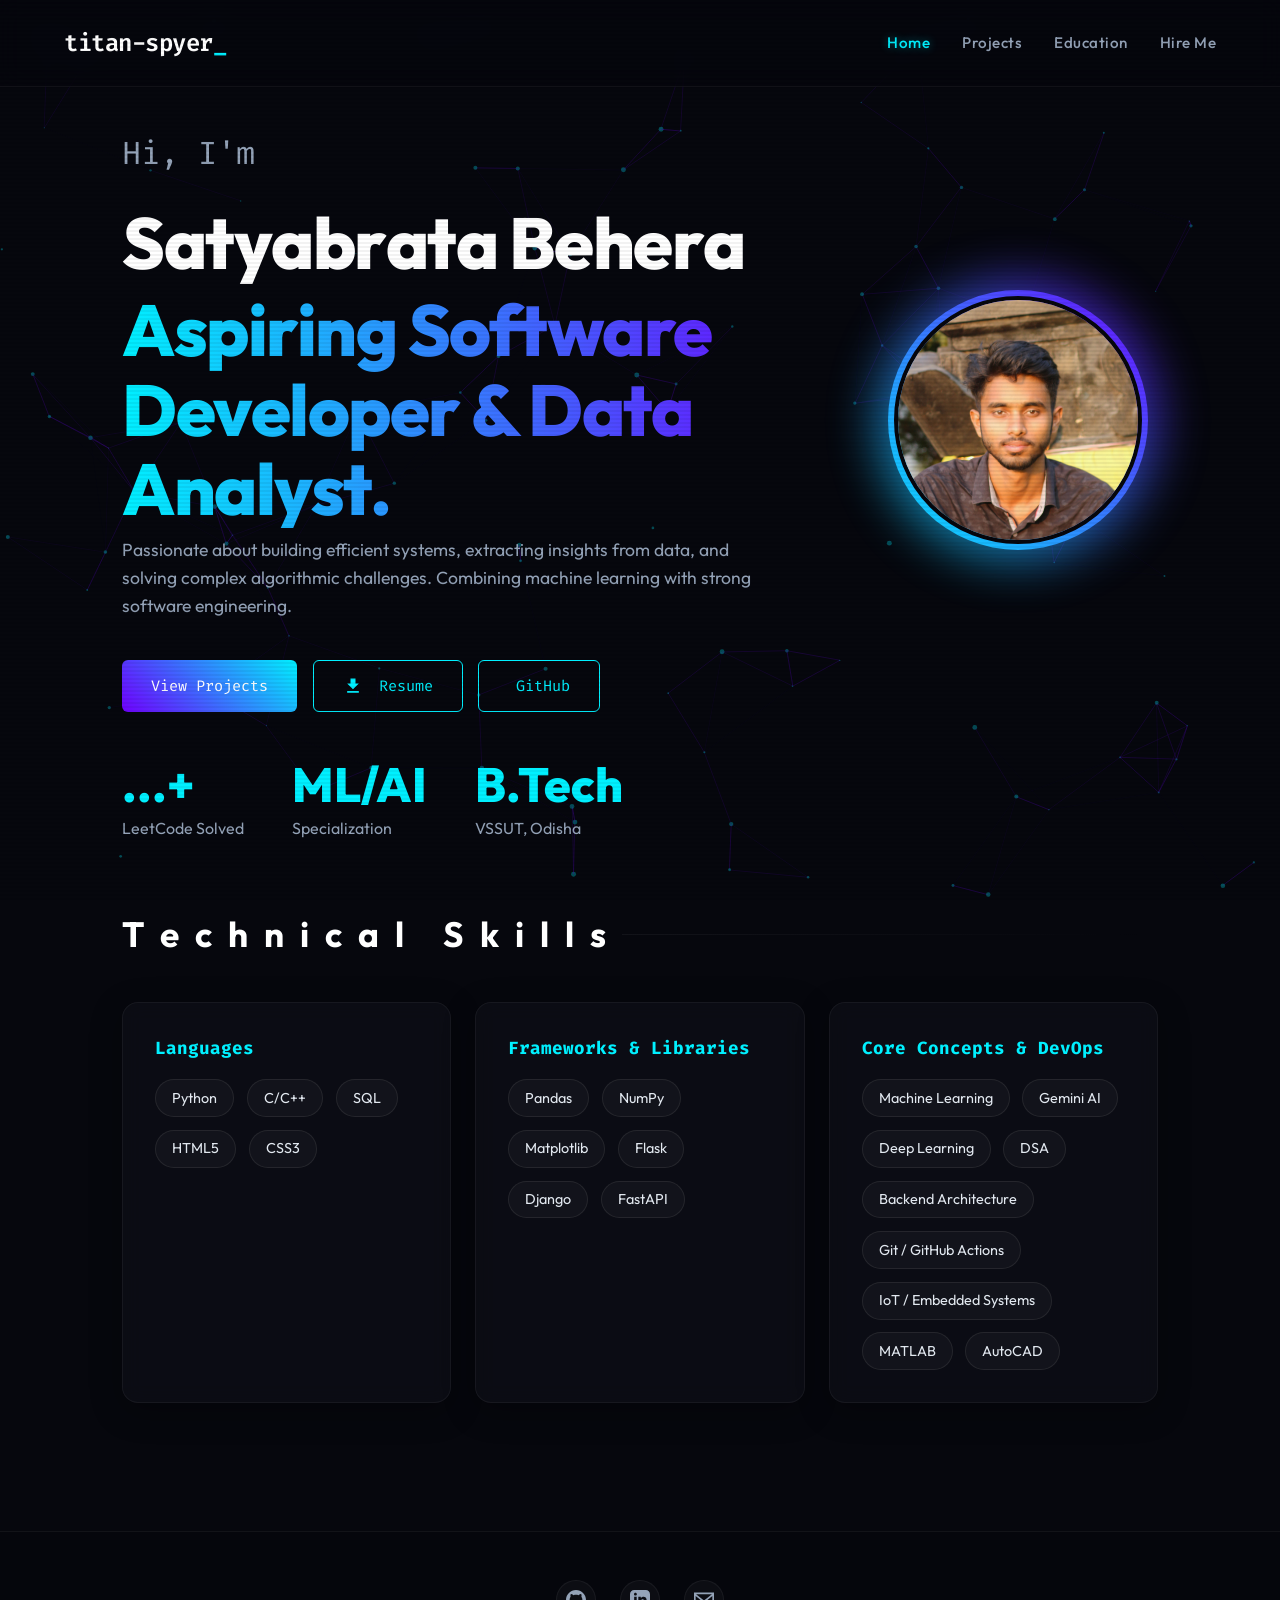
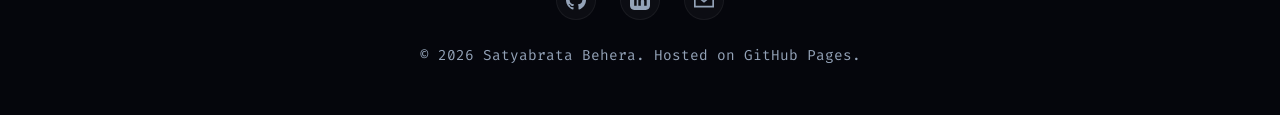
==== index.html @ 62eeab36 "Fix: responsive for mobile and tab devices" ====
<!DOCTYPE html>
<html lang="en">

<head>
    <meta charset="UTF-8">
    <meta name="viewport" content="width=device-width, initial-scale=1.0">
    <title>Satyabrata Behera - Portfolio</title>
    <meta name="description"
        content="Portfolio of Satyabrata Behera: Aspiring Software Developer, ML Enthusiast, and Competitive Programmer.">
    <link rel="stylesheet" href="assets/css/style.css">
</head>

<body>
    <div id="loader"><div class="spinner"></div></div>
    <div id="cursor-glow"></div>
    <div id="scroll-progress"></div>
    <div class="crt-scanlines"></div>
    <canvas id="bg-canvas"></canvas>

    <nav>
        <a href="index.html" class="nav-logo">titan-spyer</a>
        <div class="nav-toggle" id="nav-toggle">
            <span></span>
            <span></span>
            <span></span>
        </div>
        <ul class="nav-links" id="nav-links">
            <li><a href="index.html">Home</a></li>
            <li><a href="projects.html">Projects</a></li>
            <li><a href="education.html">Education</a></li>
            <li><a href="hire_me.html" class="nav-hire-me">Hire Me</a></li>
        </ul>
    </nav>

    <main class="container">
        <section class="hero">
            <div class="hero-layout">
                <div class="hero-text">
                    <h2>Hi, I'm</h2>
                    <h1>Satyabrata Behera</h1>
                    <h1 class="gradient-text">Aspiring Software Developer & Data Analyst.</h1>
                    <p>Passionate about building efficient systems, extracting insights from data, and solving complex
                        algorithmic challenges. Combining machine learning with strong software engineering.</p>

                    <div class="hero-buttons">
                        <a href="projects.html" class="btn btn-primary">View Projects</a>
                        <a href="assets/resume.pdf" download class="btn">
                            <svg viewBox="0 0 24 24" width="20" height="20" fill="currentColor"
                                style="margin-right: 8px;">
                                <path d="M19 9h-4V3H9v6H5l7 7 7-7zM5 18v2h14v-2H5z" />
                            </svg>
                            Resume
                        </a>
                        <a href="https://github.com/titan-spyer/" target="_blank" class="btn">
                            <svg viewBox="0 0 24 24">
                                <path
                                    d="M12 0c-6.626 0-12 5.373-12 12 0 5.302 3.438 9.8 8.207 11.387.599.111.793-.261.793-.577v-2.234c-3.338.726-4.033-1.416-4.033-1.416-.546-1.387-1.333-1.756-1.333-1.756-1.089-.745.083-.729.083-.729 1.205.084 1.839 1.237 1.839 1.237 1.07 1.834 2.807 1.304 3.492.997.107-.775.418-1.305.762-1.604-2.665-.305-5.467-1.334-5.467-5.931 0-1.311.469-2.381 1.236-3.221-.124-.303-.535-1.524.117-3.176 0 0 1.008-.322 3.301 1.23.957-.266 1.983-.399 3.003-.404 1.02.005 2.047.138 3.006.404 2.291-1.552 3.297-1.23 3.297-1.23.653 1.653.242 2.874.118 3.176.77.84 1.235 1.911 1.235 3.221 0 4.609-2.807 5.624-5.479 5.921.43.372.823 1.102.823 2.222v3.293c0 .319.192.694.801.576 4.765-1.589 8.199-6.086 8.199-11.386 0-6.627-5.373-12-12-12z" />
                            </svg>
                            GitHub
                        </a>
                    </div>
                </div>

                <div class="hero-image-container">
                    <div class="glow-wrap">
                        <img src="assets/images/profile.JPG" alt="Satyabrata Behera" class="profile-img">
                    </div>
                </div>
            </div>

            <div class="stats">
                <a href="https://leetcode.com/mr-satya02/" target="_blank" class="stat-item">
                    <span id="leetcode-count">...+</span>
                    <p>LeetCode Solved</p>
                </a>
                <div class="stat-item">
                    <span>ML/AI</span>
                    <p>Specialization</p>
                </div>
                <div class="stat-item">
                    <span>B.Tech</span>
                    <p>VSSUT, Odisha</p>
                </div>
            </div>
        </section>

        <section class="skills-section">
            <h2 class="section-title">Technical Skills</h2>
            <div class="skills-grid">
                <div class="glass-card">
                    <div class="skill-category">
                        <h3>Languages</h3>
                        <div class="skill-tags">
                            <a href="https://github.com/titan-spyer/python-engineering-lab" class="skill-tag"
                                title="https://github.com/titan-spyer/python-engineering-lab">Python</a>
                            <a href="https://github.com/titan-spyer/c-codespace-" class="skill-tag"
                                title="https://github.com/titan-spyer/c-codespace-">C/C++</a>
                            <a href="https://github.com/titan-spyer/SQL" class="skill-tag"
                                title="https://github.com/titan-spyer/SQL">SQL</a>
                            <a href="https://github.com/titan-spyer/Food-website" class="skill-tag"
                                title="https://github.com/titan-spyer/Food-website">HTML5</a>
                            <a href="https://github.com/titan-spyer/Food-website" class="skill-tag"
                                title="https://github.com/titan-spyer/Food-website">CSS3</a>
                        </div>
                    </div>
                </div>
                <div class="glass-card">
                    <div class="skill-category">
                        <h3>Frameworks & Libraries</h3>
                        <div class="skill-tags">
                            <a href="https://github.com/titan-spyer/Credit_score" class="skill-tag"
                                title="https://github.com/titan-spyer/Credit_score">Pandas</a>
                            <a href="https://github.com/titan-spyer/Emotion_Recognition" class="skill-tag"
                                title="https://github.com/titan-spyer/Emotion_Recognition">NumPy</a>
                            <a href="#" class="skill-tag" title="Add Repo URL Here">Matplotlib</a>
                            <a href="https://github.com/titan-spyer/Bold-fitness" class="skill-tag"
                                title="https://github.com/titan-spyer/Bold-fitness">Flask</a>
                            <a href="https://github.com/titan-spyer/election-buddy" class="skill-tag"
                                title="https://github.com/titan-spyer/election-buddy">Django</a>
                            <a href="https://github.com/titan-spyer/smartclass_scheduling" class="skill-tag"
                                title="https://github.com/titan-spyer/smartclass_scheduling">FastAPI</a>
                        </div>
                    </div>
                </div>
                <div class="glass-card">
                    <div class="skill-category">
                        <h3>Core Concepts & DevOps</h3>
                        <div class="skill-tags">
                            <a href="https://github.com/titan-spyer/ML_Price_Prediction" class="skill-tag"
                                title="https://github.com/titan-spyer/ML_Price_Prediction">Machine Learning</a>
                            <a href="https://github.com/titan-spyer/election-buddy" class="skill-tag"
                                title="https://github.com/titan-spyer/election-buddy">Gemini AI</a>
                            <a href="https://github.com/titan-spyer/ipl_prediction" class="skill-tag"
                                title="https://github.com/titan-spyer/ipl_prediction">Deep Learning</a>
                            <a href="https://github.com/titan-spyer/leetcode-solutions" class="skill-tag"
                                title="https://github.com/titan-spyer/leetcode-solutions">DSA</a>
                            <a href="https://github.com/titan-spyer/library_management" class="skill-tag"
                                title="https://github.com/titan-spyer/library_management">Backend Architecture</a>
                            <a href="#" class="skill-tag" title="Add Repo URL Here">Git / GitHub Actions</a>
                            <a href="https://github.com/titan-spyer/Streamranger" class="skill-tag"
                                title="https://github.com/titan-spyer/Streamranger">IoT / Embedded Systems</a>
                            <a href="#" class="skill-tag" title="MATLAB">MATLAB</a>
                            <a href="#" class="skill-tag" title="AutoCAD">AutoCAD</a>
                        </div>
                    </div>
                </div>
            </div>
        </section>
    </main>

    <footer>
        <div class="social-links">
            <a href="https://github.com/titan-spyer" target="_blank" title="GitHub">
                <svg viewBox="0 0 24 24">
                    <path
                        d="M12 0c-6.626 0-12 5.373-12 12 0 5.302 3.438 9.8 8.207 11.387.599.111.793-.261.793-.577v-2.234c-3.338.726-4.033-1.416-4.033-1.416-.546-1.387-1.333-1.756-1.333-1.756-1.089-.745.083-.729.083-.729 1.205.084 1.839 1.237 1.839 1.237 1.07 1.834 2.807 1.304 3.492.997.107-.775.418-1.305.762-1.604-2.665-.305-5.467-1.334-5.467-5.931 0-1.311.469-2.381 1.236-3.221-.124-.303-.535-1.524.117-3.176 0 0 1.008-.322 3.301 1.23.957-.266 1.983-.399 3.003-.404 1.02.005 2.047.138 3.006.404 2.291-1.552 3.297-1.23 3.297-1.23.653 1.653.242 2.874.118 3.176.77.84 1.235 1.911 1.235 3.221 0 4.609-2.807 5.624-5.479 5.921.43.372.823 1.102.823 2.222v3.293c0 .319.192.694.801.576 4.765-1.589 8.199-6.086 8.199-11.386 0-6.627-5.373-12-12-12z" />
                </svg>
            </a>
            <a href="https://linkedin.com/in/satya-brata-behera" target="_blank" title="LinkedIn">
                <svg viewBox="0 0 24 24">
                    <path
                        d="M19 0h-14c-2.761 0-5 2.239-5 5v14c0 2.761 2.239 5 5 5h14c2.762 0 5-2.239 5-5v-14c0-2.761-2.238-5-5-5zm-11 19h-3v-11h3v11zm-1.5-12.268c-.966 0-1.75-.79-1.75-1.764s.784-1.764 1.75-1.764 1.75.79 1.75 1.764-.783 1.764-1.75 1.764zm13.5 12.268h-3v-5.604c0-3.368-4-3.113-4 0v5.604h-3v-11h3v1.765c1.396-2.586 7-2.777 7 2.476v6.759z" />
                </svg>
            </a>
            <a href="mailto:mr.satya02@gmail.com" title="Email">
                <svg viewBox="0 0 24 24">
                    <path
                        d="M0 3v18h24v-18h-24zm21.518 2l-9.518 7.713-9.518-7.713h19.036zm-19.518 14v-11.817l10 8.104 10-8.104v11.817h-20z" />
                </svg>
            </a>
        </div>
        <p>&copy; 2026 Satyabrata Behera. Hosted on GitHub Pages.</p>
    </footer>

    <script src="assets/js/script.js"></script>
</body>

</html>
---- assets/css/style.css ----
@import url('https://fonts.googleapis.com/css2?family=Fira+Code:wght@400;500&family=Outfit:wght@300;400;600;800&display=swap');

:root {
    --bg-main: #06070d;
    --bg-panel: rgba(15, 17, 26, 0.6);
    --text-main: #e2e8f0;
    --text-muted: #94a3b8;
    --accent-1: #00f0ff;
    --accent-2: #7000ff;
    --glass-border: rgba(255, 255, 255, 0.05);
    --glass-shadow: 0 8px 32px 0 rgba(0, 0, 0, 0.3);
}

html, body {
    margin: 0;
    padding: 0;
    width: 100%;
    overflow-x: hidden;
    position: relative;
}

body {
    font-family: 'Outfit', sans-serif;
    background-color: var(--bg-main);
    color: var(--text-main);
    line-height: 1.6;
}

* {
    margin: 0;
    padding: 0;
    box-sizing: border-box;
    max-width: 100%;
}

/* Background Canvas */
#bg-canvas {
    position: fixed;
    top: 0;
    left: 0;
    width: 100vw;
    height: 100vh;
    z-index: -1;
    pointer-events: none;
    opacity: 0.6;
}

/* Navigation */
nav {
    position: fixed;
    top: 0;
    width: 100%;
    padding: 1.5rem 5%;
    display: flex;
    justify-content: space-between;
    align-items: center;
    background: rgba(6, 7, 13, 0.7);
    backdrop-filter: blur(12px);
    border-bottom: 1px solid var(--glass-border);
    z-index: 100;
}

.nav-logo {
    font-family: 'Fira Code', monospace;
    font-size: 1.5rem;
    font-weight: 600;
    color: #fff;
    text-decoration: none;
    position: relative;
    letter-spacing: -0.5px;
}

.nav-logo::after {
    content: '_';
    animation: blink 1s step-end infinite;
    color: var(--accent-1);
}

@keyframes blink {
    50% { opacity: 0; }
}

.nav-links {
    list-style: none;
    display: flex;
    gap: 2rem;
}

.nav-links a {
    color: var(--text-muted);
    text-decoration: none;
    font-weight: 500;
    transition: color 0.3s ease;
    letter-spacing: 0.5px;
    font-size: 0.95rem;
}

.nav-links a:hover,
.nav-links a.active {
    color: var(--accent-1);
    text-shadow: 0 0 8px rgba(0, 240, 255, 0.4);
}

/* Nav Toggle (Hamburger) */
.nav-toggle {
    display: none;
    flex-direction: column;
    gap: 6px;
    cursor: pointer;
    z-index: 101;
    padding: 0.5rem;
}

.nav-toggle span {
    width: 25px;
    height: 2px;
    background: var(--text-main);
    transition: all 0.3s ease;
}

.nav-toggle.active span:nth-child(1) {
    transform: translateY(8px) rotate(45deg);
}

.nav-toggle.active span:nth-child(2) {
    opacity: 0;
}

.nav-toggle.active span:nth-child(3) {
    transform: translateY(-8px) rotate(-45deg);
}

/* Main Container */
.container {
    max-width: 1100px;
    margin: 0 auto;
    padding: 8rem 2rem 4rem;
}

/* Header/Hero Section */
.hero {
    min-height: 70vh;
    display: flex;
    flex-direction: column;
    justify-content: center;
    align-items: flex-start;
}

h1, h2 {
    overflow-wrap: break-word;
    word-wrap: break-word;
    word-break: break-word;
}

.hero h1 {
    font-size: clamp(2.5rem, 8vw, 4.5rem);
    font-weight: 800;
    line-height: 1.1;
    margin-bottom: 0.5rem;
    color: #fff;
    letter-spacing: -1.5px;
}

.hero .gradient-text {
    background: linear-gradient(90deg, var(--accent-1), var(--accent-2), var(--accent-1));
    background-size: 200% auto;
    -webkit-background-clip: text;
    background-clip: text;
    -webkit-text-fill-color: transparent;
    animation: shimmer 3s linear infinite;
}

@keyframes shimmer {
    to { background-position: 200% center; }
}

.hero h2 {
    font-size: clamp(1.2rem, 4vw, 2rem);
    color: var(--text-muted);
    margin-bottom: 1.5rem;
    font-weight: 400;
    font-family: 'Fira Code', monospace;
}

.hero p {
    font-size: 1.1rem;
    max-width: 650px;
    color: var(--text-muted);
    margin-bottom: 2.5rem;
}

.btn {
    display: inline-flex;
    align-items: center;
    gap: 0.5rem;
    padding: 0.8rem 1.8rem;
    background: transparent;
    color: var(--accent-1);
    border: 1px solid var(--accent-1);
    border-radius: 6px;
    font-family: 'Fira Code', monospace;
    text-decoration: none;
    transition: all 0.3s cubic-bezier(0.4, 0, 0.2, 1);
    position: relative;
    overflow: hidden;
    font-size: 0.95rem;
    will-change: transform;
}

.btn .ripple {
    position: absolute;
    background: rgba(255, 255, 255, 0.4);
    transform: translate(-50%, -50%);
    pointer-events: none;
    border-radius: 50%;
    animation: ripple_effect 0.8s linear;
}

@keyframes ripple_effect {
    0% { width: 0; height: 0; opacity: 0.5; }
    100% { width: 400px; height: 400px; opacity: 0; }
}

.btn:hover {
    background: rgba(0, 240, 255, 0.1);
    box-shadow: 0 0 15px rgba(0, 240, 255, 0.3);
    transform: scale(1.05);
}

.btn-primary {
    background: linear-gradient(45deg, var(--accent-2), var(--accent-1));
    color: #fff;
    border: none;
}

.btn-primary:hover {
    background: linear-gradient(45deg, var(--accent-1), var(--accent-2));
    box-shadow: 0 0 20px rgba(112, 0, 255, 0.5);
    transform: scale(1.05);
}

.hero-buttons {
    display: flex;
    gap: 1rem;
    flex-wrap: wrap;
}

/* Glassmorphism Cards */
.glass-card {
    background: var(--bg-panel);
    border: 1px solid var(--glass-border);
    border-radius: 16px;
    padding: 2rem;
    backdrop-filter: blur(10px);
    box-shadow: var(--glass-shadow);
    transition: transform 0.3s ease, box-shadow 0.3s ease, border-color 0.3s ease;
    display: flex;
    flex-direction: column;
}

.glass-card:hover {
    transform: translateY(-5px);
    box-shadow: 0 12px 40px 0 rgba(0, 0, 0, 0.4);
    border-color: rgba(0, 240, 255, 0.3);
}

/* Skills Section */
.skills-section {
    margin-top: 4rem;
}

.section-title {
    font-size: clamp(1.8rem, 5vw, 2.2rem);
    margin-bottom: 2.5rem;
    display: flex;
    align-items: center;
    gap: 1rem;
    color: #fff;
    width: 100%;
    overflow-wrap: break-word;
    word-wrap: break-word;
}

.section-title::after {
    content: '';
    height: 1px;
    background: linear-gradient(90deg, var(--glass-border), transparent);
    flex-grow: 1;
    min-width: 50px;
}

.skills-grid {
    display: grid;
    grid-template-columns: repeat(auto-fit, minmax(300px, 1fr));
    gap: 1.5rem;
}

.skill-category h3 {
    font-family: 'Fira Code', monospace;
    color: var(--accent-1);
    margin-bottom: 1rem;
    font-size: 1.1rem;
}

.skill-tags {
    display: flex;
    flex-wrap: wrap;
    gap: 0.8rem;
}

.skill-tag {
    background: rgba(255, 255, 255, 0.03);
    padding: 0.4rem 1rem;
    border-radius: 20px;
    font-size: 0.9rem;
    border: 1px solid rgba(255, 255, 255, 0.08);
    transition: all 0.3s ease;
    text-decoration: none;
    color: var(--text-main);
    display: inline-block;
    position: relative;
    overflow: hidden;
}

.skill-tag::before {
    content: '';
    position: absolute;
    top: 0; left: 0; right: 0; bottom: 0;
    background: radial-gradient(circle at var(--mouse-x, 50%) var(--mouse-y, 50%), rgba(0, 240, 255, 0.2), transparent 50%);
    opacity: 0;
    transition: opacity 0.3s;
    pointer-events: none;
    z-index: 0;
}

.skill-tag:hover::before {
    opacity: 1;
}

.skill-tag:hover {
    border-color: var(--accent-1);
    color: #fff;
    background: rgba(0, 240, 255, 0.05);
    transform: translateY(-2px);
    box-shadow: 0 4px 12px rgba(0, 240, 255, 0.2);
}

/* Stats */
.stats {
    display: flex;
    gap: 3rem;
    margin-top: 3rem;
    flex-wrap: wrap;
}

.stat-item {
    font-family: 'Outfit', sans-serif;
    text-decoration: none;
    transition: transform 0.3s ease;
    display: block;
}
a.stat-item:hover {
    transform: translateY(-5px);
}
.stat-item span {
    display: block;
    font-size: 3rem;
    font-weight: 800;
    color: var(--accent-1);
    line-height: 1;
    margin-bottom: 0.5rem;
}
.stat-item p {
    color: var(--text-muted);
    font-size: 1rem;
    margin: 0;
}

/* Projects grid */
.projects-grid {
    display: grid;
    grid-template-columns: repeat(auto-fit, minmax(320px, 1fr));
    gap: 2rem;
    margin-bottom: 3rem;
}

.project-card h3 {
    font-size: 1.4rem;
    margin-bottom: 0.8rem;
    color: #fff;
}

.project-card p {
    color: var(--text-muted);
    margin-bottom: 1.5rem;
    font-size: 0.95rem;
    flex-grow: 1;
}

.tech-stack {
    font-family: 'Fira Code', monospace;
    color: var(--text-muted);
    font-size: 0.8rem;
    margin-bottom: 1.5rem;
    display: flex;
    flex-wrap: wrap;
    gap: 0.5rem;
}
.tech-stack span {
    color: var(--accent-2);
}

.project-links {
    display: flex;
    gap: 1.5rem;
    margin-top: auto;
    flex-wrap: wrap;
}

.project-link {
    text-decoration: none;
    color: var(--text-main);
    font-family: 'Fira Code', monospace;
    font-size: 0.9rem;
    display: flex;
    align-items: center;
    gap: 0.4rem;
    transition: color 0.3s ease;
}

.project-link:hover {
    color: var(--accent-1);
}
.project-link svg {
    width: 18px;
    height: 18px;
    fill: currentColor;
}

/* Repos grid */
.repos-grid {
    display: grid;
    grid-template-columns: repeat(auto-fit, minmax(250px, 1fr));
    gap: 1.5rem;
}

.repo-card {
    padding: 1.5rem;
}

.repo-card h3 {
    font-size: 1.2rem;
    margin-bottom: 1rem;
    color: var(--accent-1);
    font-family: 'Fira Code', monospace;
}

/* Timeline for Education */
.timeline {
    position: relative;
    max-width: 800px;
    margin: 2rem auto;
}

.timeline::after {
    content: '';
    position: absolute;
    width: 2px;
    background: var(--glass-border);
    top: 0;
    bottom: 0;
    left: 20px;
    margin-left: -1px;
}

.timeline-item {
    padding: 10px 40px;
    position: relative;
    background-color: inherit;
    width: 100%;
}

.timeline-item::after {
    content: '';
    position: absolute;
    width: 16px;
    height: 16px;
    background-color: var(--bg-main);
    border: 3px solid var(--accent-2);
    border-radius: 50%;
    z-index: 1;
    left: 7.5px;
    top: 15px;
    box-shadow: 0 0 10px rgba(112, 0, 255, 0.5);
}

.timeline-content {
    padding: 2rem;
    background: var(--bg-panel);
    border: 1px solid var(--glass-border);
    border-radius: 16px;
    backdrop-filter: blur(10px);
    transition: transform 0.3s ease;
}

.timeline-content:hover {
    transform: translateX(5px);
    border-color: rgba(112, 0, 255, 0.3);
}

.timeline-content h3 {
    margin-bottom: 0.2rem;
    color: #fff;
    font-size: 1.4rem;
}
.timeline-content h4 {
    margin-bottom: 1rem;
    color: var(--text-muted);
    font-weight: 400;
    font-size: 1rem;
}
.timeline-date {
    display: inline-block;
    padding: 0.2rem 0.8rem;
    background: rgba(255,255,255,0.05);
    border-radius: 20px;
    font-size: 0.85rem;
    font-family: 'Fira Code', monospace;
    margin-bottom: 1.5rem;
    color: var(--accent-1);
    border: 1px solid rgba(0, 240, 255, 0.2);
}

/* Footer */
footer {
    text-align: center;
    padding: 3rem 2rem;
    border-top: 1px solid var(--glass-border);
    margin-top: 4rem;
    color: var(--text-muted);
    font-family: 'Fira Code', monospace;
    font-size: 0.9rem;
    background: rgba(6, 7, 13, 0.8);
}

.social-links {
    display: flex;
    justify-content: center;
    gap: 1.5rem;
    margin-bottom: 1.5rem;
}
.social-links a {
    color: var(--text-muted);
    transition: color 0.3s, transform 0.3s;
    display: flex;
    align-items: center;
    justify-content: center;
    width: 40px;
    height: 40px;
    border-radius: 50%;
    background: rgba(255, 255, 255, 0.03);
    border: 1px solid var(--glass-border);
}
.social-links a:hover {
    color: var(--accent-1);
    transform: translateY(-3px);
    border-color: var(--accent-1);
}
.social-links svg {
    width: 20px;
    height: 20px;
    fill: currentColor;
}

/* Image Layout and Avatar CSS */
.hero-layout {
    display: flex;
    align-items: center;
    justify-content: space-between;
    gap: 3rem;
    width: 100%;
    transition: transform 0.5s cubic-bezier(0.4, 0, 0.2, 1);
}

.hero-layout:hover {
    transform: scale(1.01); /* Very subtle zoom for the entire section */
}

.hero-text {
    flex: 1;
}

.hero-image-container {
    flex: 0 0 280px;
    display: flex;
    justify-content: center;
    align-items: center;
}

.glow-wrap {
    position: relative;
    width: 260px;
    height: 260px;
    border-radius: 50%;
    padding: 6px;
    background: linear-gradient(45deg, var(--accent-1), var(--accent-2));
    animation: spin-gradient 8s linear infinite;
    z-index: 10;
}

.glow-wrap::after {
    content: '';
    position: absolute;
    inset: -10px;
    background: linear-gradient(45deg, var(--accent-1), var(--accent-2));
    filter: blur(25px);
    border-radius: 50%;
    z-index: -1;
    opacity: 0.7;
    animation: blink-glow 3s ease-in-out infinite alternate;
}

@keyframes spin-gradient {
    0% { transform: rotate(0deg); }
    100% { transform: rotate(360deg); }
}

@keyframes blink-glow {
    0% { opacity: 0.4; }
    100% { opacity: 0.9; }
}

.profile-img {
    width: 100%;
    height: 100%;
    object-fit: cover;
    border-radius: 50%;
    border: 4px solid var(--bg-main);
    animation: spin-reverse 8s linear infinite;
}

@keyframes spin-reverse {
    0% { transform: rotate(0deg); }
    100% { transform: rotate(-360deg); }
}


/* Responsive Tablet */
@media (max-width: 1024px) {
    .container {
        padding: 7rem 2rem 3rem;
    }
    .hero-layout {
        gap: 2rem;
    }
    .glow-wrap {
        width: 220px;
        height: 220px;
    }
    .hero-image-container {
        flex: 0 0 220px;
    }
}

/* Responsive Mobile */
@media (max-width: 768px) {
    .nav-toggle {
        display: flex;
    }

    .nav-links {
        position: fixed;
        top: 0;
        right: -100%;
        width: 100%;
        height: 100vh;
        background: rgba(6, 7, 13, 0.98);
        backdrop-filter: blur(20px);
        flex-direction: column;
        justify-content: center;
        align-items: center;
        transition: right 0.4s cubic-bezier(0.77, 0.2, 0.05, 1);
        z-index: 99;
    }

    .nav-links.active {
        right: 0;
    }

    .nav-links li {
        margin: 1.5rem 0;
    }

    .nav-links a {
        font-size: 1.5rem;
    }
    
    .container {
        padding: 8rem 1.5rem 2rem;
    }
    
    .hero-layout {
        flex-direction: column-reverse;
        text-align: center;
        gap: 2rem;
        margin-top: 1rem;
    }
    .hero-text p {
        margin: 0 auto 1.5rem auto;
    }
    .hero-buttons {
        justify-content: center;
    }
    .glow-wrap {
        width: 180px;
        height: 180px;
    }
    .hero-image-container {
        flex: 0 0 180px;
    }
    
    .stats {
        justify-content: center;
        gap: 1.5rem;
        margin-top: 2rem;
    }
    .stat-item span {
        font-size: 2.2rem;
    }
    
    .skills-grid, .projects-grid, .repos-grid {
        grid-template-columns: 1fr;
    }

    .section-title {
        font-size: 1.5rem;
        display: block; /* Switch to block to let text wrap naturally */
        line-height: 1.3;
        margin-bottom: 2rem;
    }

    .section-title::after {
        display: none;
    }

    .timeline::after { left: 15px; }
    .timeline-item::after { left: 3px; }
    .timeline-item { padding-left: 35px; padding-right: 0; }
    .timeline-content { padding: 1.5rem; }
    .timeline-content h3 { font-size: 1.2rem; }
}

/* Enhancements */
#loader {
    position: fixed;
    inset: 0;
    background: var(--bg-main);
    z-index: 99999;
    display: flex;
    justify-content: center;
    align-items: center;
    transition: opacity 0.5s ease;
}

.spinner {
    width: 50px;
    height: 50px;
    border: 3px solid rgba(0, 240, 255, 0.1);
    border-radius: 50%;
    border-top-color: var(--accent-1);
    animation: spin 1s ease-in-out infinite;
}

@keyframes spin {
    to { transform: rotate(360deg); }
}

#cursor-glow {
    position: fixed;
    top: 0;
    left: 0;
    width: 400px;
    height: 400px;
    background: radial-gradient(circle, rgba(0, 240, 255, 0.08) 0%, transparent 60%);
    border-radius: 50%;
    transform: translate(-50%, -50%);
    pointer-events: none;
    z-index: 9999;
    mix-blend-mode: screen;
    opacity: 0;
    transition: opacity 0.3s;
}

.crt-scanlines {
    position: fixed;
    inset: 0;
    background: linear-gradient(
        to bottom,
        rgba(255, 255, 255, 0),
        rgba(255, 255, 255, 0) 50%,
        rgba(0, 0, 0, 0.05) 50%,
        rgba(0, 0, 0, 0.05)
    );
    background-size: 100% 4px;
    z-index: 9998;
    pointer-events: none;
}

#scroll-progress {
    position: fixed;
    top: 0;
    left: 0;
    width: 0%;
    height: 3px;
    background: linear-gradient(90deg, var(--accent-1), var(--accent-2));
    z-index: 100000;
    box-shadow: 0 0 10px var(--accent-1);
}

.hidden-scroll {
    opacity: 0;
    transform: translateY(40px);
    transition: all 0.8s cubic-bezier(0.175, 0.885, 0.32, 1.275);
}

.hidden-scroll.show {
    opacity: 1;
    transform: translateY(0);
}

.typewriter-char {
    display: inline-block;
    opacity: 0;
    transform: translateY(10px);
    animation: charFadeUp 0.3s forwards;
}

@keyframes charFadeUp {
    to {
        opacity: 1;
        transform: translateY(0);
    }
}
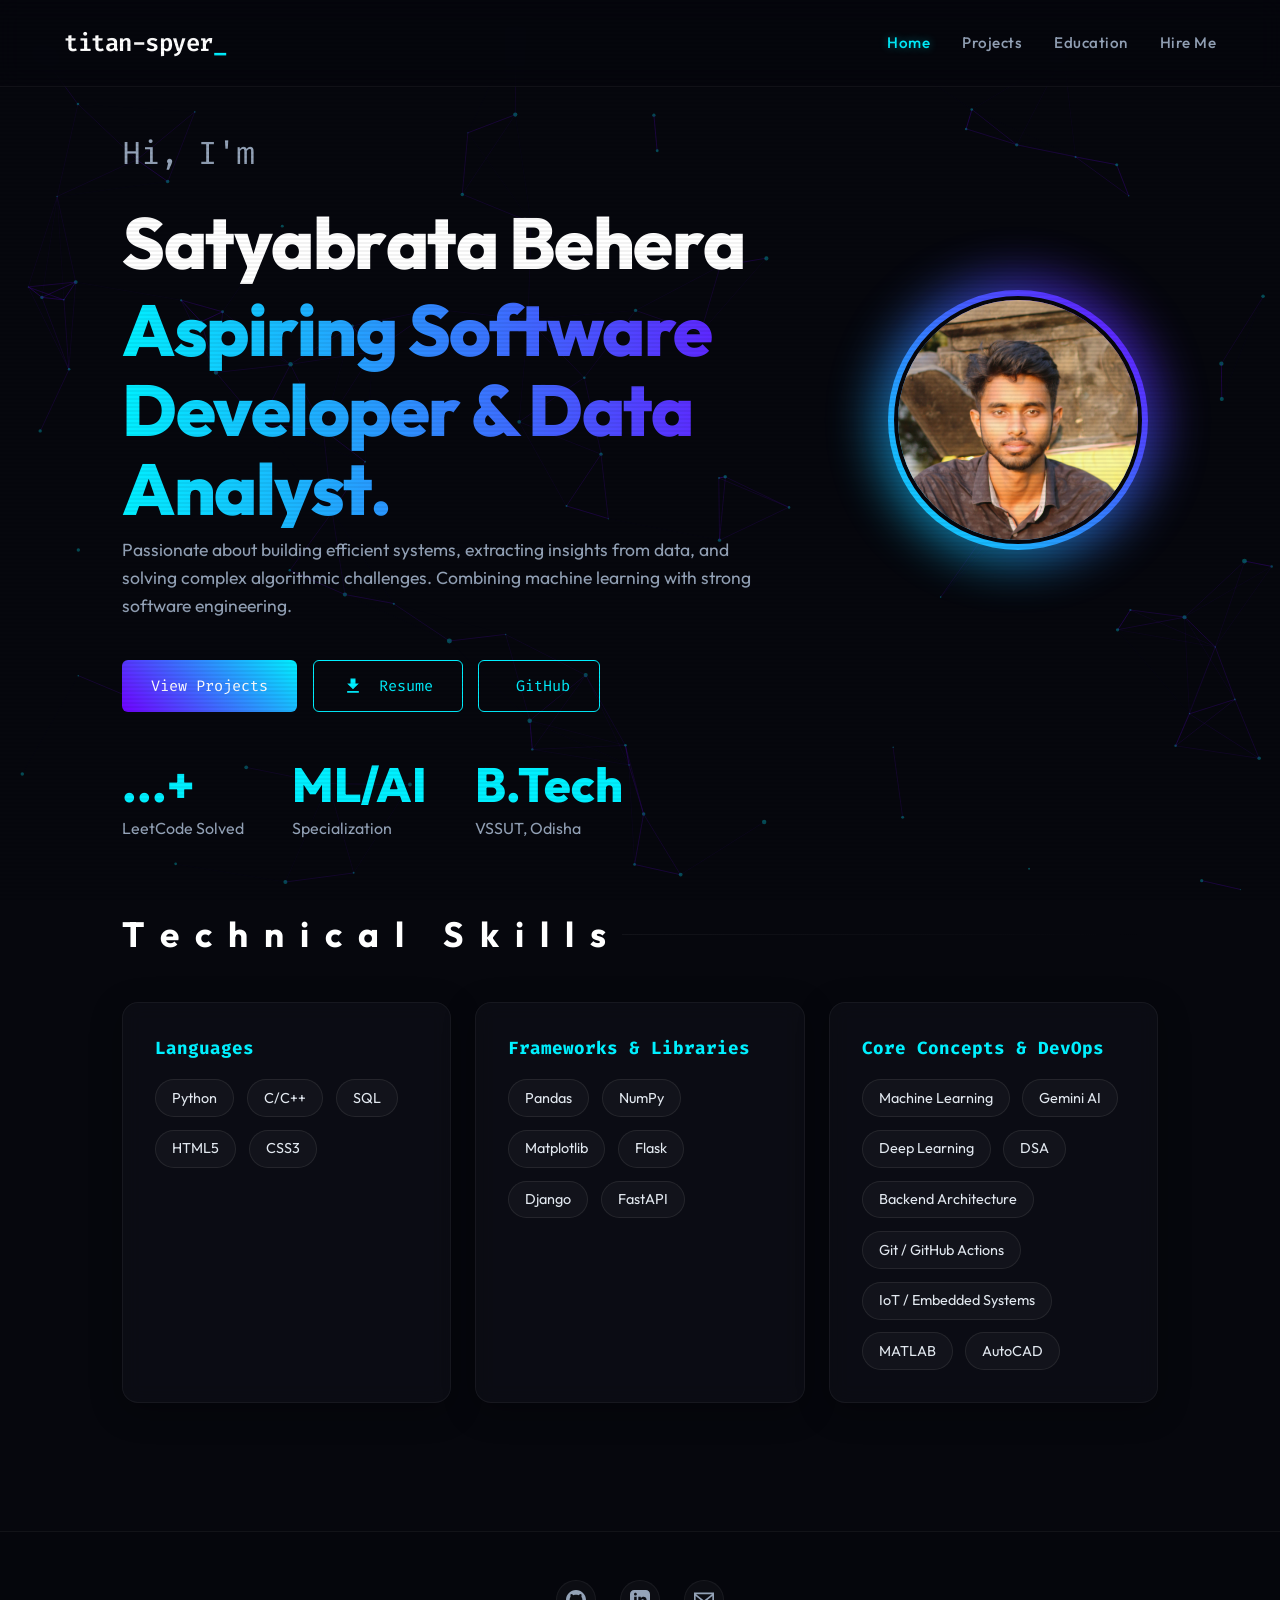
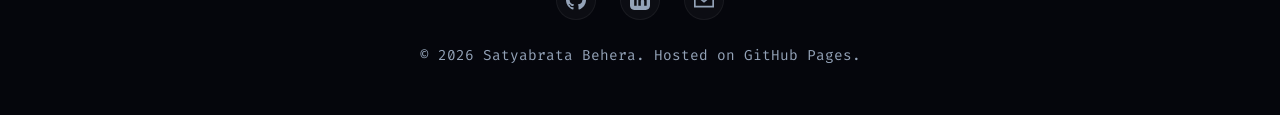
==== commit bcb6aed2: "syncronizing the local responsive update" ====
--- a/index.html
+++ b/index.html
@@ -1,3 +1,4 @@
+<!-- This is the index.html file for Satyabrata Behera's personal website, serving as the homepage that introduces him as an aspiring software developer and data analyst. The page features a hero section with a brief introduction, a profile image, and links to his projects, resume, GitHub, and LinkedIn. It also includes a skills section that highlights his technical expertise in programming languages, frameworks, and core concepts. The design is modern and visually appealing, with interactive elements like a loading animation, custom cursor glow, and scroll progress indicator. The footer contains social media links and contact information. -->
 <!DOCTYPE html>
 <html lang="en">
 
--- a/assets/css/style.css
+++ b/assets/css/style.css
@@ -1,3 +1,4 @@
+/* CSS Files start from here. */
 @import url('https://fonts.googleapis.com/css2?family=Fira+Code:wght@400;500&family=Outfit:wght@300;400;600;800&display=swap');
 
 :root {
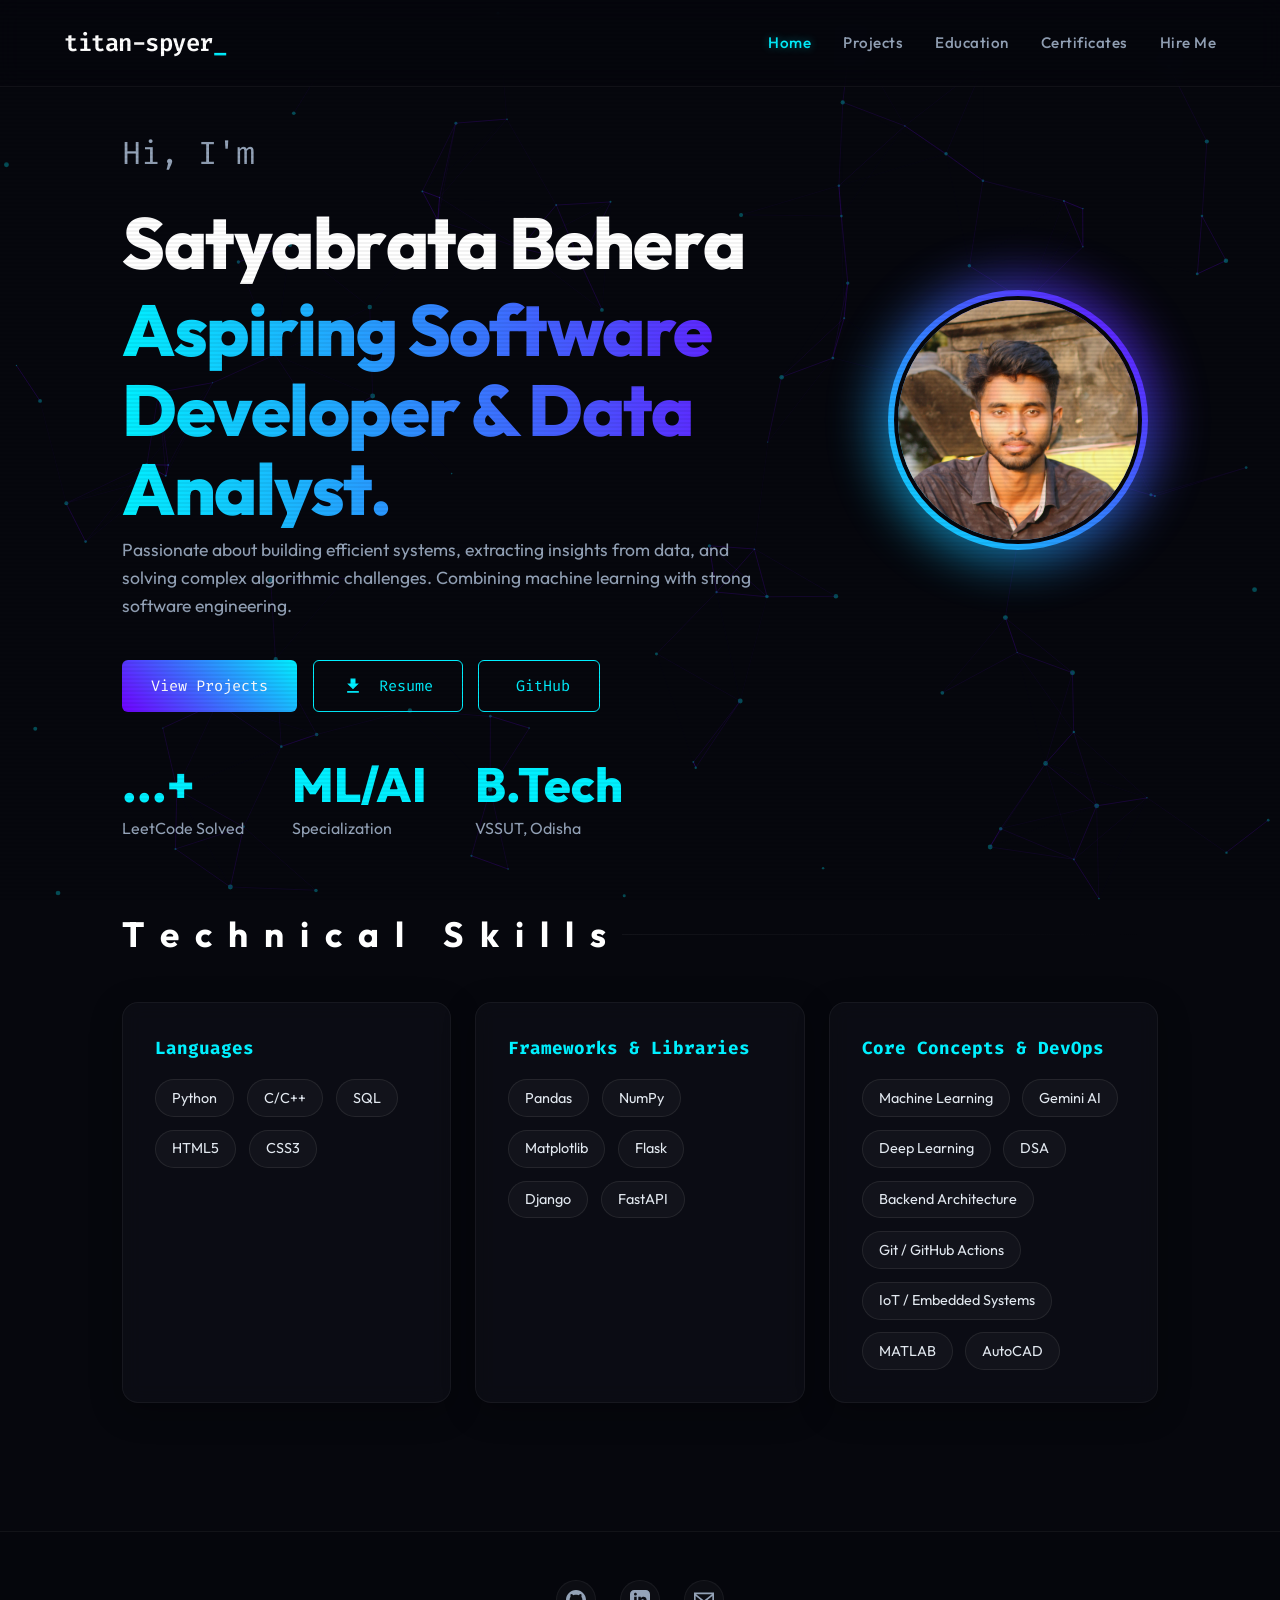
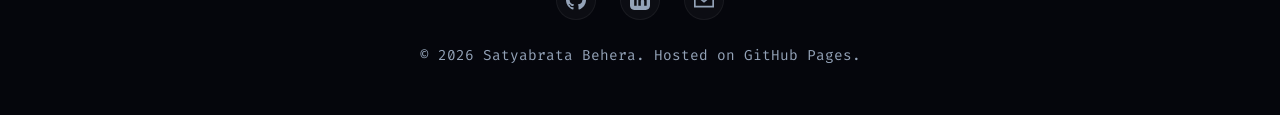
==== commit edd2fa95: "Add Certificates Page" ====
--- a/index.html
+++ b/index.html
@@ -29,6 +29,7 @@
             <li><a href="index.html">Home</a></li>
             <li><a href="projects.html">Projects</a></li>
             <li><a href="education.html">Education</a></li>
+            <li><a href="certificates.html">Certificates</a></li>
             <li><a href="hire_me.html" class="nav-hire-me">Hire Me</a></li>
         </ul>
     </nav>
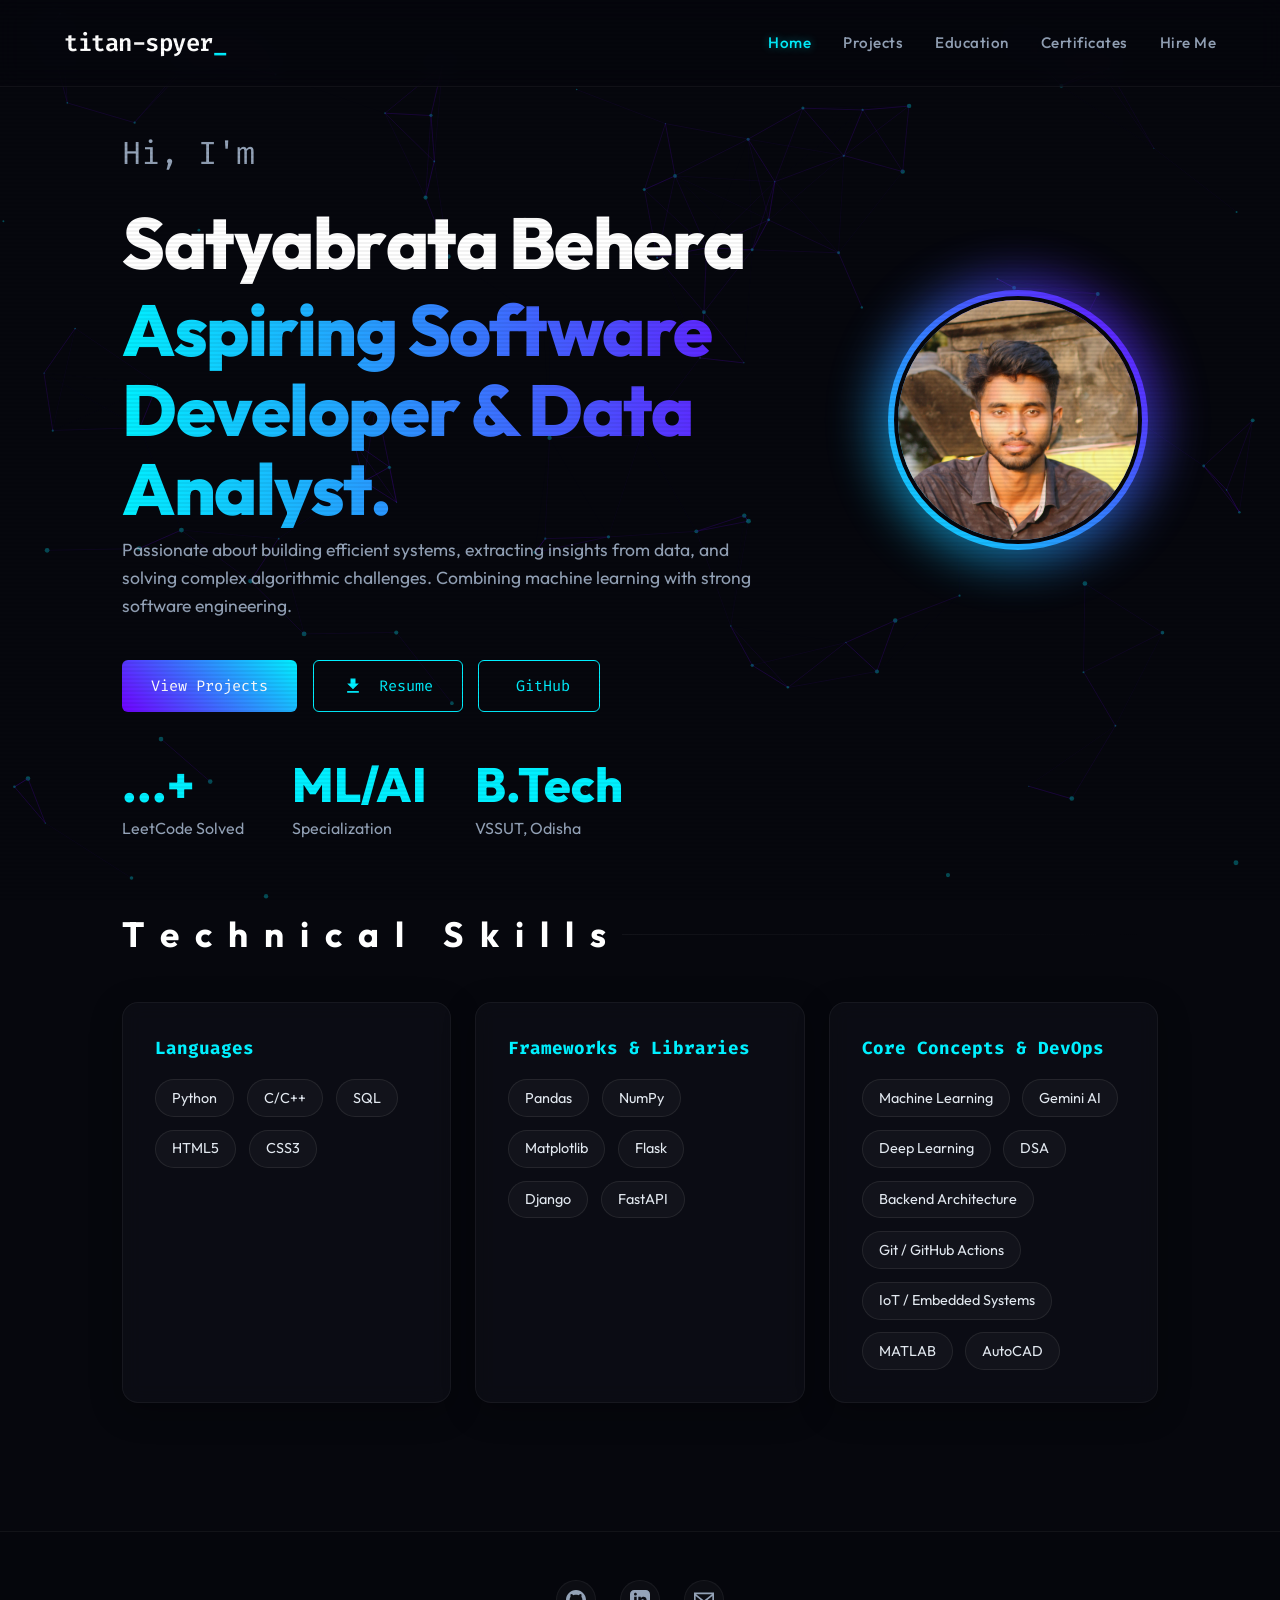
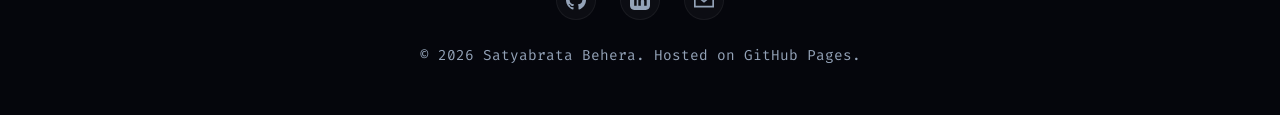
==== commit e1887dfd: "update: Certificate Page" ====
--- a/index.html
+++ b/index.html
@@ -5,10 +5,48 @@
 <head>
     <meta charset="UTF-8">
     <meta name="viewport" content="width=device-width, initial-scale=1.0">
-    <title>Satyabrata Behera - Portfolio</title>
-    <meta name="description"
-        content="Portfolio of Satyabrata Behera: Aspiring Software Developer, ML Enthusiast, and Competitive Programmer.">
+    <title>Satyabrata Behera (titan-spyer) | Software Developer Portfolio</title>
+    <meta name="description" content="Portfolio of Satyabrata Behera (titan-spyer): Aspiring Software Developer, Machine Learning Enthusiast, and Competitive Programmer. Explore projects in Full-Stack development, AI, and IoT.">
+    <meta name="keywords" content="Satyabrata Behera, titan-spyer, titan spyer, Satyabrata Behera portfolio, Satyabrata Behera developer, VSSUT, software engineer, machine learning engineer, software developer Odisha">
+    
+    <!-- Open Graph / Facebook -->
+    <meta property="og:type" content="website">
+    <meta property="og:url" content="https://titan-spyer.github.io/">
+    <meta property="og:title" content="Satyabrata Behera (titan-spyer) | Software Developer Portfolio">
+    <meta property="og:description" content="Portfolio of Satyabrata Behera (titan-spyer): Aspiring Software Developer, Machine Learning Enthusiast, and Competitive Programmer. Explore projects in Full-Stack development, AI, and IoT.">
+    <meta property="og:image" content="https://titan-spyer.github.io/assets/images/profile.JPG">
+
+    <!-- Twitter -->
+    <meta property="twitter:card" content="summary_large_image">
+    <meta property="twitter:url" content="https://titan-spyer.github.io/">
+    <meta property="twitter:title" content="Satyabrata Behera (titan-spyer) | Software Developer Portfolio">
+    <meta property="twitter:description" content="Portfolio of Satyabrata Behera (titan-spyer): Aspiring Software Developer, Machine Learning Enthusiast, and Competitive Programmer. Explore projects in Full-Stack development, AI, and IoT.">
+    <meta property="twitter:image" content="https://titan-spyer.github.io/assets/images/profile.JPG">
+
     <link rel="stylesheet" href="assets/css/style.css">
+
+    <!-- Structured Data JSON-LD -->
+    <script type="application/ld+json">
+    {
+      "@context": "https://schema.org",
+      "@type": "Person",
+      "name": "Satyabrata Behera",
+      "alternateName": "titan-spyer",
+      "url": "https://titan-spyer.github.io/",
+      "image": "https://titan-spyer.github.io/assets/images/profile.JPG",
+      "sameAs": [
+        "https://github.com/titan-spyer",
+        "https://linkedin.com/in/satya-brata-behera",
+        "https://leetcode.com/mr-satya02/"
+      ],
+      "jobTitle": "Software Developer & ML Enthusiast",
+      "alumniOf": {
+        "@type": "CollegeOrUniversity",
+        "name": "Veer Surendra Sai University of Technology (VSSUT)",
+        "sameAs": "https://vssut.ac.in/"
+      }
+    }
+    </script>
 </head>
 
 <body>
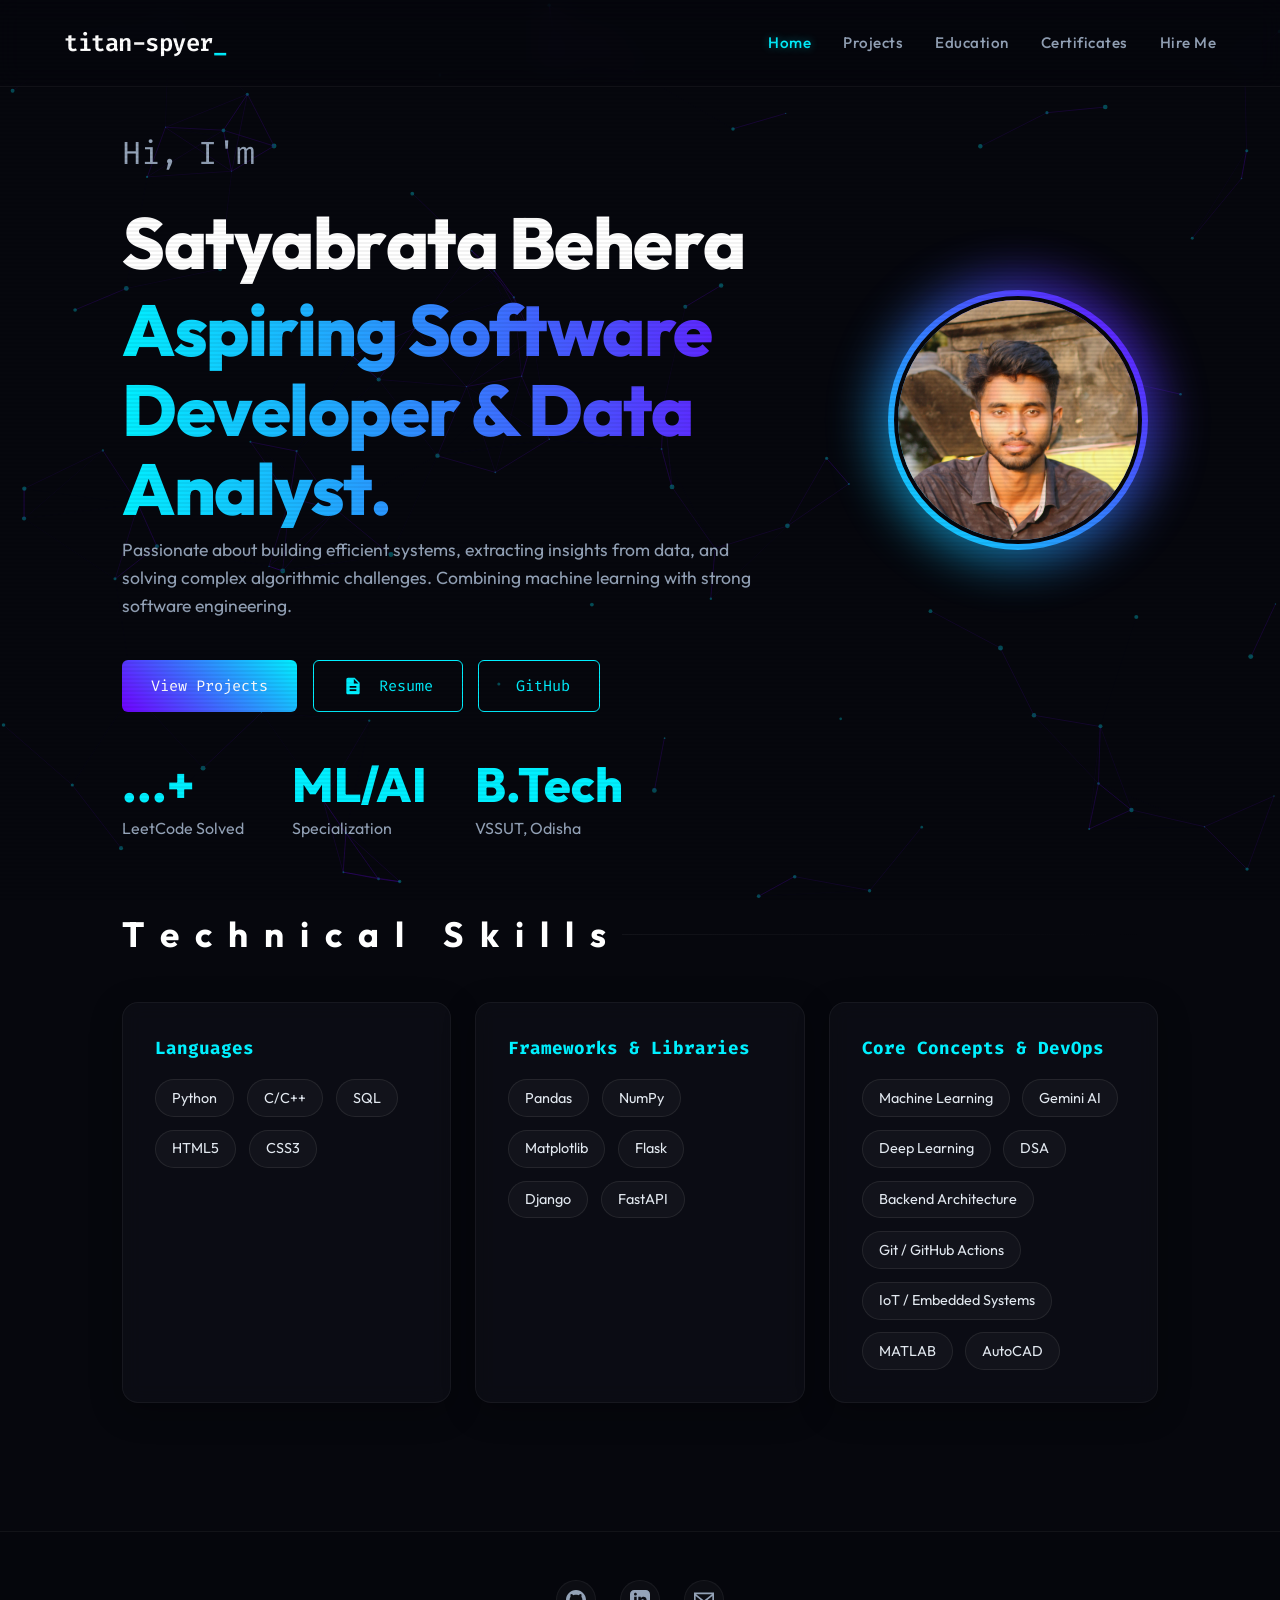
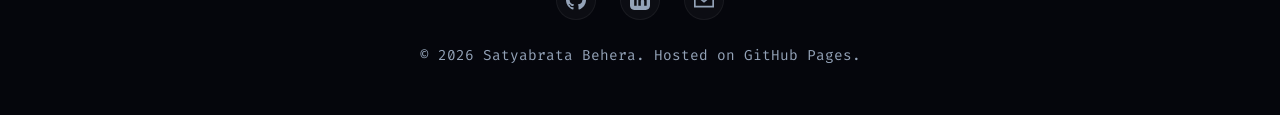
==== commit 5c13dd87: "feat: add HackerRank Software Engineer certificate and enable browser PDF viewing for resume & certi" ====
--- a/index.html
+++ b/index.html
@@ -84,10 +84,10 @@
 
                     <div class="hero-buttons">
                         <a href="projects.html" class="btn btn-primary">View Projects</a>
-                        <a href="assets/resume.pdf" download class="btn">
+                        <a href="assets/resume.pdf" target="_blank" class="btn">
                             <svg viewBox="0 0 24 24" width="20" height="20" fill="currentColor"
-                                style="margin-right: 8px;">
-                                <path d="M19 9h-4V3H9v6H5l7 7 7-7zM5 18v2h14v-2H5z" />
+                                style="margin-right: 8px; vertical-align: middle;">
+                                <path d="M14 2H6c-1.1 0-1.99.9-1.99 2L4 20c0 1.1.89 2 1.99 2H18c1.1 0 2-.9 2-2V8l-6-6zm2 16H8v-2h8v2zm0-4H8v-2h8v2zm-3-5V3.5L18.5 9H13z"/>
                             </svg>
                             Resume
                         </a>
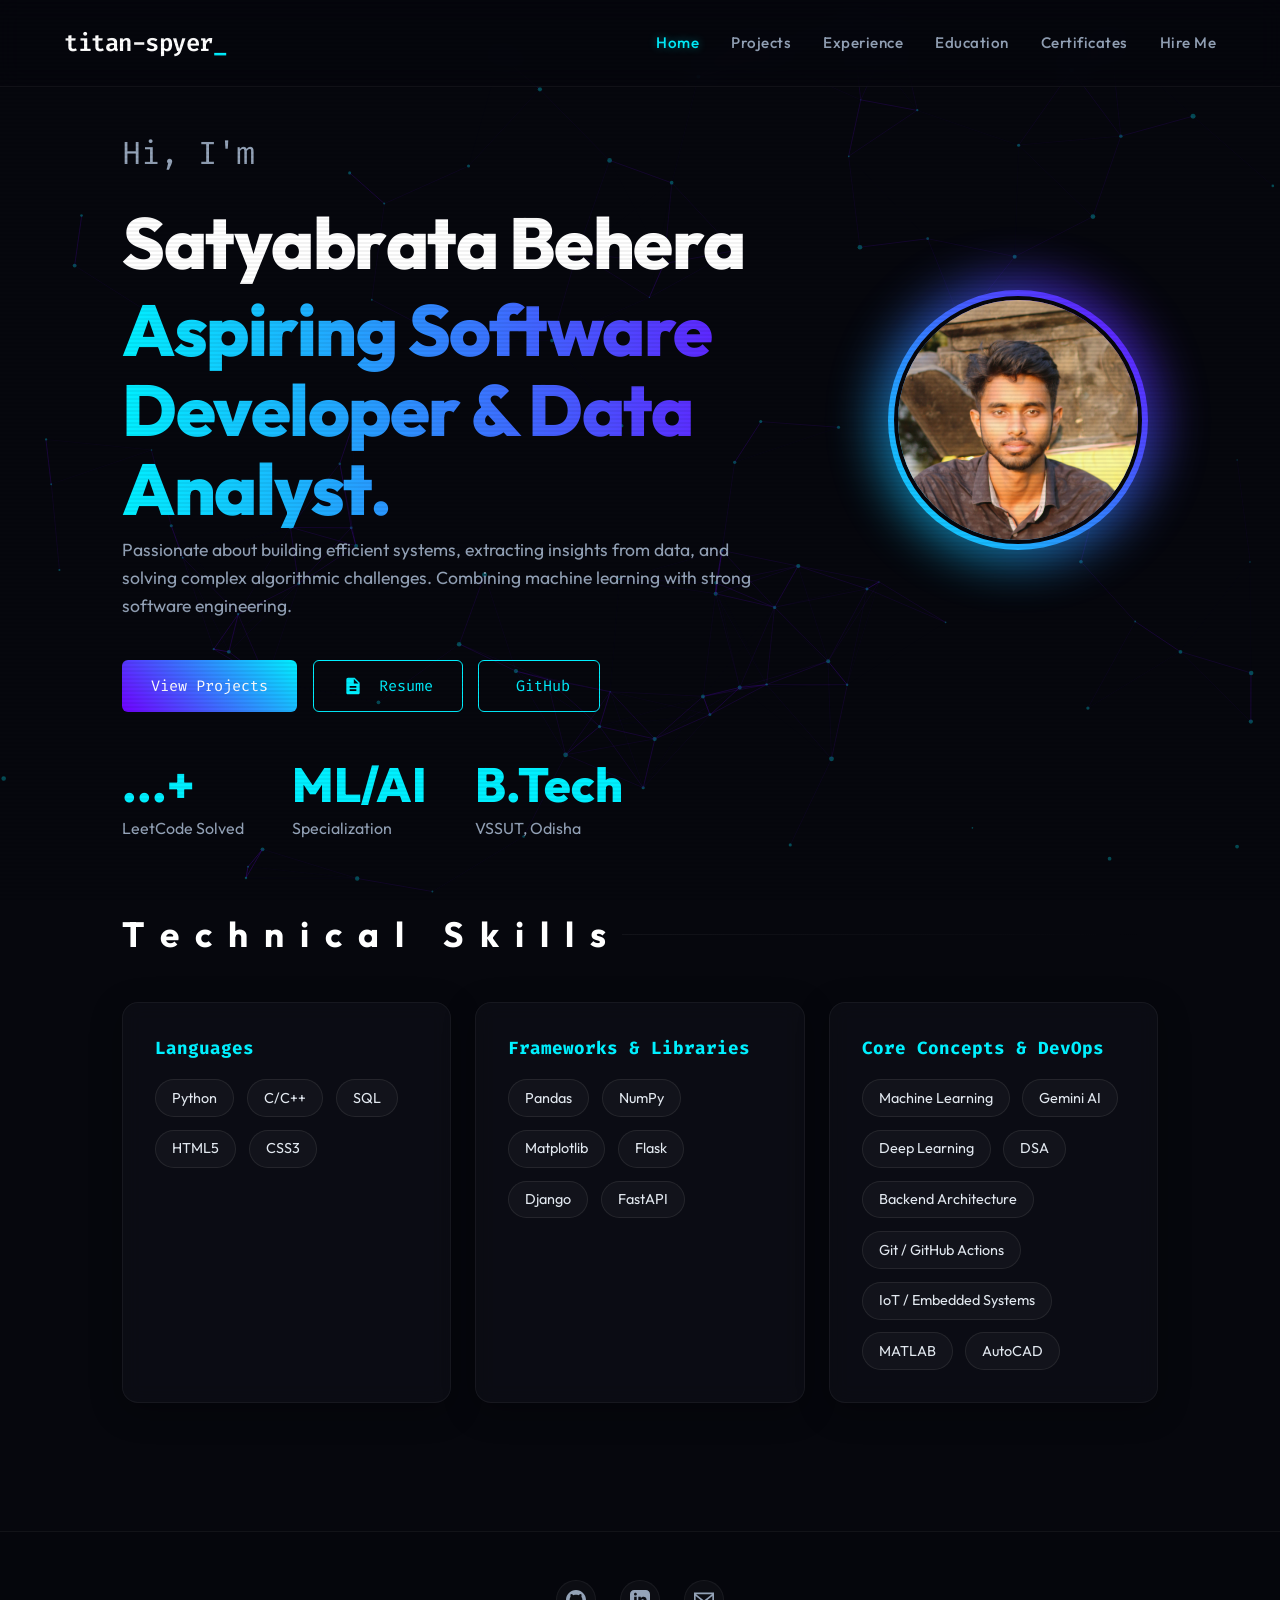
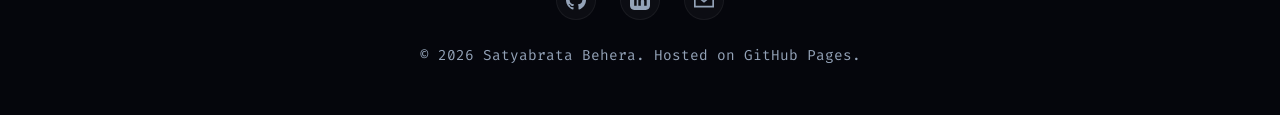
==== commit c8830afe: "feat:  add exprience details" ====
--- a/index.html
+++ b/index.html
@@ -66,6 +66,7 @@
         <ul class="nav-links" id="nav-links">
             <li><a href="index.html">Home</a></li>
             <li><a href="projects.html">Projects</a></li>
+            <li><a href="experience.html">Experience</a></li>
             <li><a href="education.html">Education</a></li>
             <li><a href="certificates.html">Certificates</a></li>
             <li><a href="hire_me.html" class="nav-hire-me">Hire Me</a></li>
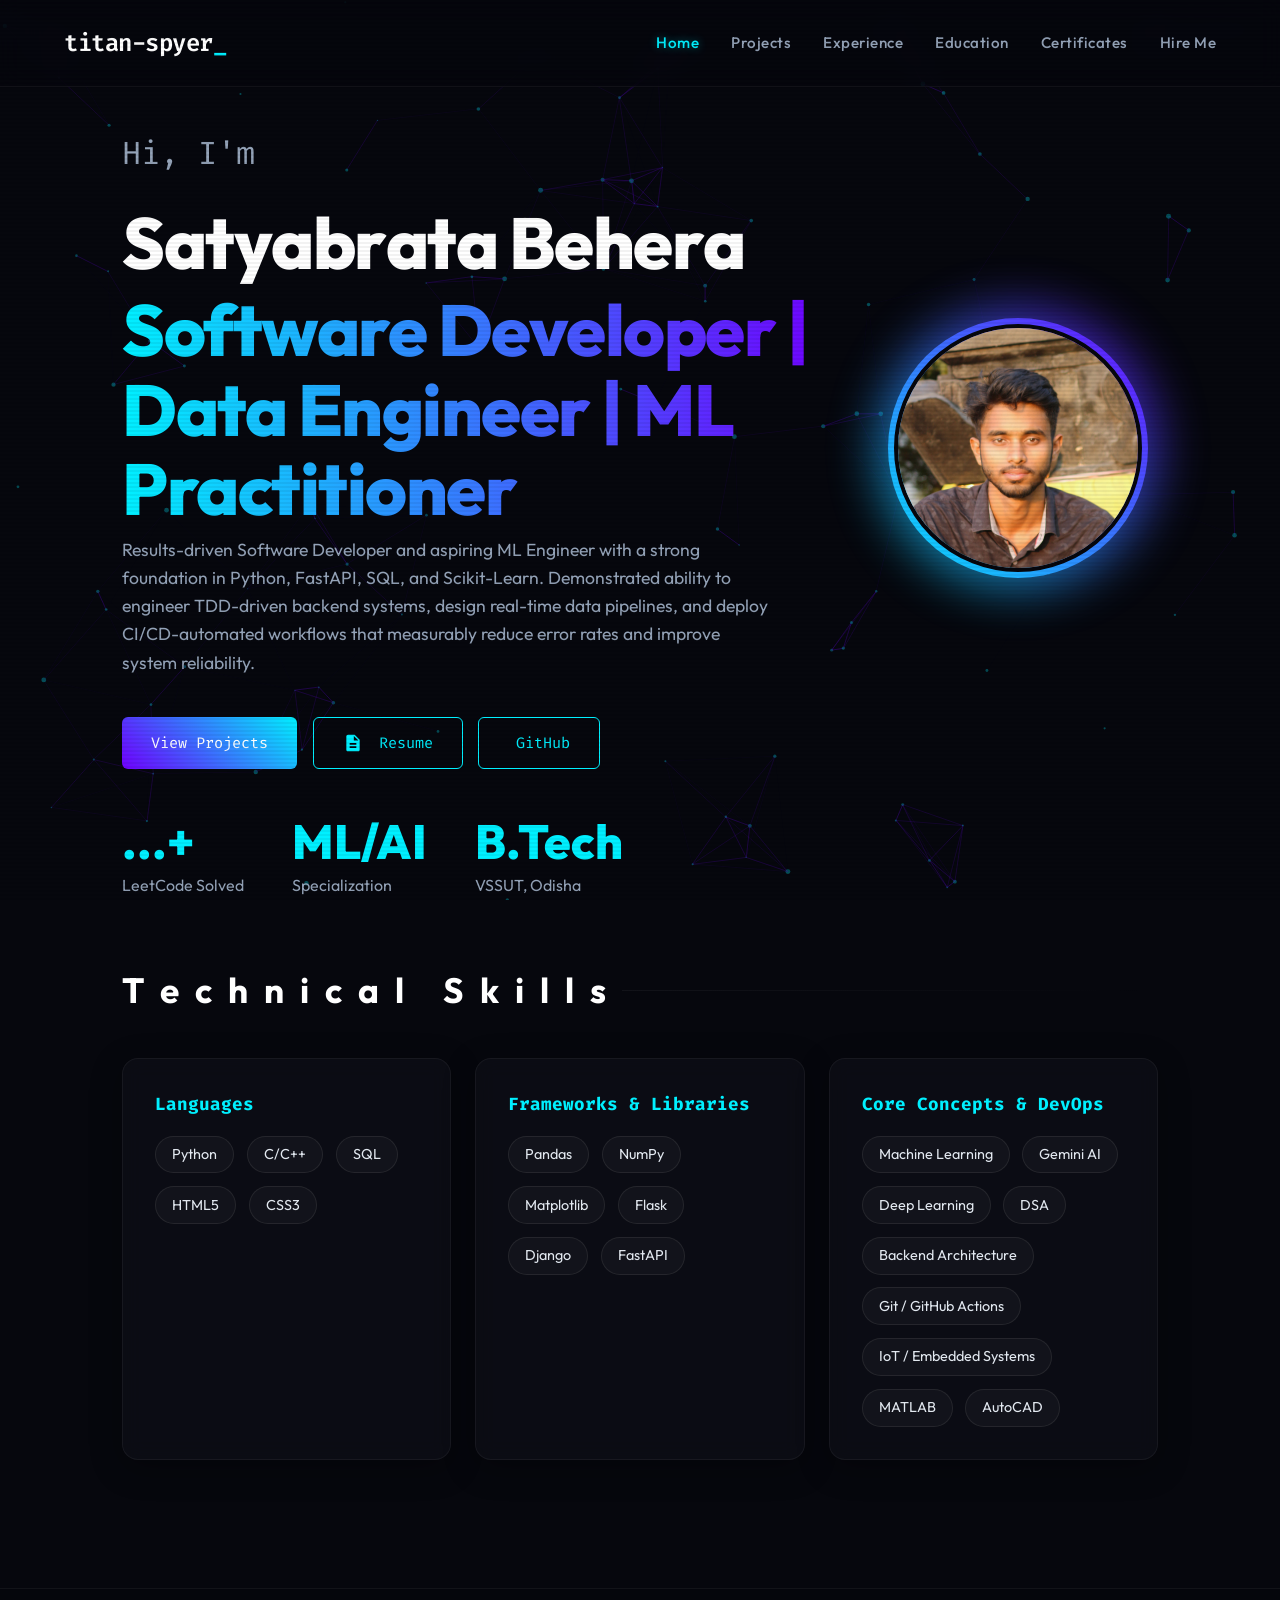
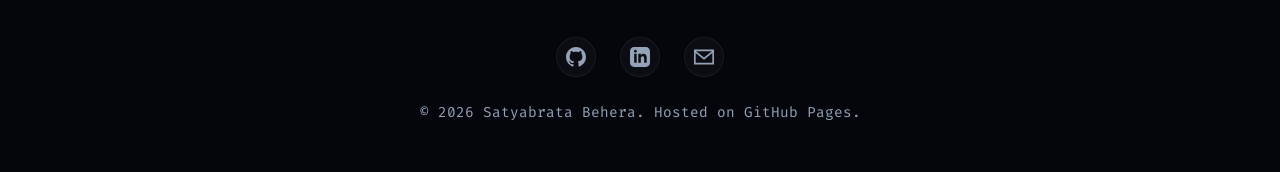
==== commit 8d5643dc: "Update homepage headings and professional summary to match updated resume" ====
--- a/index.html
+++ b/index.html
@@ -5,22 +5,22 @@
 <head>
     <meta charset="UTF-8">
     <meta name="viewport" content="width=device-width, initial-scale=1.0">
-    <title>Satyabrata Behera (titan-spyer) | Software Developer Portfolio</title>
-    <meta name="description" content="Portfolio of Satyabrata Behera (titan-spyer): Aspiring Software Developer, Machine Learning Enthusiast, and Competitive Programmer. Explore projects in Full-Stack development, AI, and IoT.">
-    <meta name="keywords" content="Satyabrata Behera, titan-spyer, titan spyer, Satyabrata Behera portfolio, Satyabrata Behera developer, VSSUT, software engineer, machine learning engineer, software developer Odisha">
+    <title>Satyabrata Behera (titan-spyer) | Software Developer, Data Engineer & ML Practitioner Portfolio</title>
+    <meta name="description" content="Portfolio of Satyabrata Behera (titan-spyer): Software Developer, Data Engineer, and ML Practitioner. Explore projects in backend engineering, data pipelines, and machine learning.">
+    <meta name="keywords" content="Satyabrata Behera, titan-spyer, titan spyer, Satyabrata Behera portfolio, Satyabrata Behera developer, data engineer, ML practitioner, machine learning engineer, software developer Odisha, VSSUT">
     
     <!-- Open Graph / Facebook -->
     <meta property="og:type" content="website">
     <meta property="og:url" content="https://titan-spyer.github.io/">
-    <meta property="og:title" content="Satyabrata Behera (titan-spyer) | Software Developer Portfolio">
-    <meta property="og:description" content="Portfolio of Satyabrata Behera (titan-spyer): Aspiring Software Developer, Machine Learning Enthusiast, and Competitive Programmer. Explore projects in Full-Stack development, AI, and IoT.">
+    <meta property="og:title" content="Satyabrata Behera (titan-spyer) | Software Developer, Data Engineer & ML Practitioner Portfolio">
+    <meta property="og:description" content="Portfolio of Satyabrata Behera (titan-spyer): Software Developer, Data Engineer, and ML Practitioner. Explore projects in backend engineering, data pipelines, and machine learning.">
     <meta property="og:image" content="https://titan-spyer.github.io/assets/images/profile.JPG">
 
     <!-- Twitter -->
     <meta property="twitter:card" content="summary_large_image">
     <meta property="twitter:url" content="https://titan-spyer.github.io/">
-    <meta property="twitter:title" content="Satyabrata Behera (titan-spyer) | Software Developer Portfolio">
-    <meta property="twitter:description" content="Portfolio of Satyabrata Behera (titan-spyer): Aspiring Software Developer, Machine Learning Enthusiast, and Competitive Programmer. Explore projects in Full-Stack development, AI, and IoT.">
+    <meta property="twitter:title" content="Satyabrata Behera (titan-spyer) | Software Developer, Data Engineer & ML Practitioner Portfolio">
+    <meta property="twitter:description" content="Portfolio of Satyabrata Behera (titan-spyer): Software Developer, Data Engineer, and ML Practitioner. Explore projects in backend engineering, data pipelines, and machine learning.">
     <meta property="twitter:image" content="https://titan-spyer.github.io/assets/images/profile.JPG">
 
     <link rel="stylesheet" href="assets/css/style.css">
@@ -39,7 +39,7 @@
         "https://linkedin.com/in/satya-brata-behera",
         "https://leetcode.com/mr-satya02/"
       ],
-      "jobTitle": "Software Developer & ML Enthusiast",
+      "jobTitle": "Software Developer, Data Engineer & ML Practitioner",
       "alumniOf": {
         "@type": "CollegeOrUniversity",
         "name": "Veer Surendra Sai University of Technology (VSSUT)",
@@ -79,9 +79,8 @@
                 <div class="hero-text">
                     <h2>Hi, I'm</h2>
                     <h1>Satyabrata Behera</h1>
-                    <h1 class="gradient-text">Aspiring Software Developer & Data Analyst.</h1>
-                    <p>Passionate about building efficient systems, extracting insights from data, and solving complex
-                        algorithmic challenges. Combining machine learning with strong software engineering.</p>
+                    <h1 class="gradient-text">Software Developer | Data Engineer | ML Practitioner</h1>
+                    <p>Results-driven Software Developer and aspiring ML Engineer with a strong foundation in Python, FastAPI, SQL, and Scikit-Learn. Demonstrated ability to engineer TDD-driven backend systems, design real-time data pipelines, and deploy CI/CD-automated workflows that measurably reduce error rates and improve system reliability.</p>
 
                     <div class="hero-buttons">
                         <a href="projects.html" class="btn btn-primary">View Projects</a>
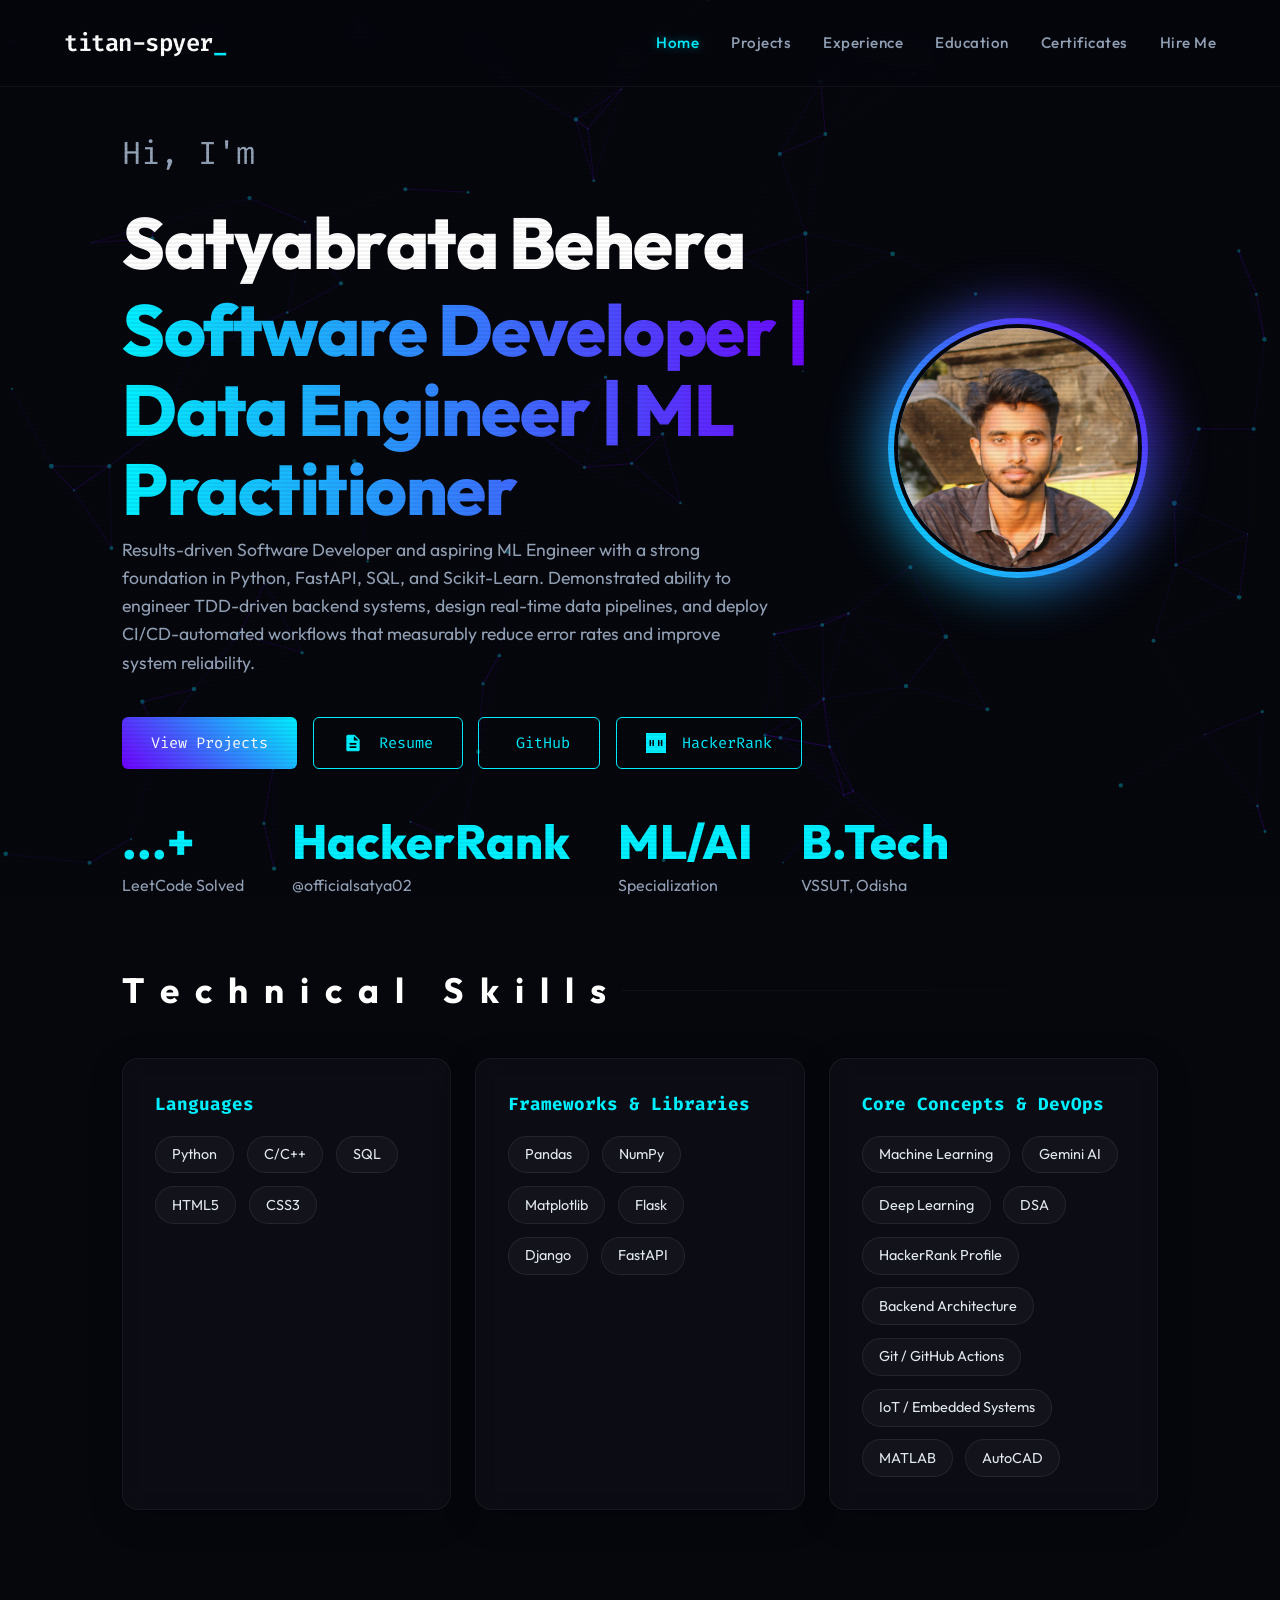
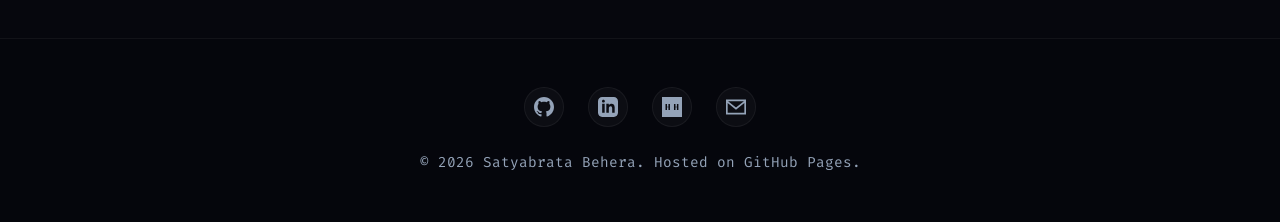
==== commit cf524e71: "feat: add HackerRank profile (@officialsatya02) across portfolio pages" ====
--- a/index.html
+++ b/index.html
@@ -37,7 +37,8 @@
       "sameAs": [
         "https://github.com/titan-spyer",
         "https://linkedin.com/in/satya-brata-behera",
-        "https://leetcode.com/mr-satya02/"
+        "https://leetcode.com/mr-satya02/",
+        "https://www.hackerrank.com/profile/officialsatya02"
       ],
       "jobTitle": "Software Developer, Data Engineer & ML Practitioner",
       "alumniOf": {
@@ -98,6 +99,13 @@
                             </svg>
                             GitHub
                         </a>
+                        <a href="https://www.hackerrank.com/profile/officialsatya02" target="_blank" class="btn">
+                            <svg viewBox="0 0 24 24" width="20" height="20" fill="currentColor"
+                                style="margin-right: 8px; vertical-align: middle;">
+                                <path d="M0 0v24h24V0H0zm9.531 15.698h-1.8v-3.418H6.004v3.418h-1.8V8.302h1.8v3.421h1.727V8.302h1.8v7.396zm10.165 0h-1.8v-3.418h-1.727v3.418h-1.8V8.302h1.8v3.421h1.727V8.302h1.8v7.396z"/>
+                            </svg>
+                            HackerRank
+                        </a>
                     </div>
                 </div>
 
@@ -112,6 +120,10 @@
                 <a href="https://leetcode.com/mr-satya02/" target="_blank" class="stat-item">
                     <span id="leetcode-count">...+</span>
                     <p>LeetCode Solved</p>
+                </a>
+                <a href="https://www.hackerrank.com/profile/officialsatya02" target="_blank" class="stat-item">
+                    <span>HackerRank</span>
+                    <p>@officialsatya02</p>
                 </a>
                 <div class="stat-item">
                     <span>ML/AI</span>
@@ -174,6 +186,8 @@
                                 title="https://github.com/titan-spyer/ipl_prediction">Deep Learning</a>
                             <a href="https://github.com/titan-spyer/leetcode-solutions" class="skill-tag"
                                 title="https://github.com/titan-spyer/leetcode-solutions">DSA</a>
+                            <a href="https://www.hackerrank.com/profile/officialsatya02" target="_blank" class="skill-tag"
+                                title="https://www.hackerrank.com/profile/officialsatya02">HackerRank Profile</a>
                             <a href="https://github.com/titan-spyer/library_management" class="skill-tag"
                                 title="https://github.com/titan-spyer/library_management">Backend Architecture</a>
                             <a href="#" class="skill-tag" title="Add Repo URL Here">Git / GitHub Actions</a>
@@ -202,6 +216,12 @@
                         d="M19 0h-14c-2.761 0-5 2.239-5 5v14c0 2.761 2.239 5 5 5h14c2.762 0 5-2.239 5-5v-14c0-2.761-2.238-5-5-5zm-11 19h-3v-11h3v11zm-1.5-12.268c-.966 0-1.75-.79-1.75-1.764s.784-1.764 1.75-1.764 1.75.79 1.75 1.764-.783 1.764-1.75 1.764zm13.5 12.268h-3v-5.604c0-3.368-4-3.113-4 0v5.604h-3v-11h3v1.765c1.396-2.586 7-2.777 7 2.476v6.759z" />
                 </svg>
             </a>
+            <a href="https://www.hackerrank.com/profile/officialsatya02" target="_blank" title="HackerRank">
+                <svg viewBox="0 0 24 24">
+                    <path
+                        d="M0 0v24h24V0H0zm9.531 15.698h-1.8v-3.418H6.004v3.418h-1.8V8.302h1.8v3.421h1.727V8.302h1.8v7.396zm10.165 0h-1.8v-3.418h-1.727v3.418h-1.8V8.302h1.8v3.421h1.727V8.302h1.8v7.396z" />
+                </svg>
+            </a>
             <a href="mailto:mr.satya02@gmail.com" title="Email">
                 <svg viewBox="0 0 24 24">
                     <path
